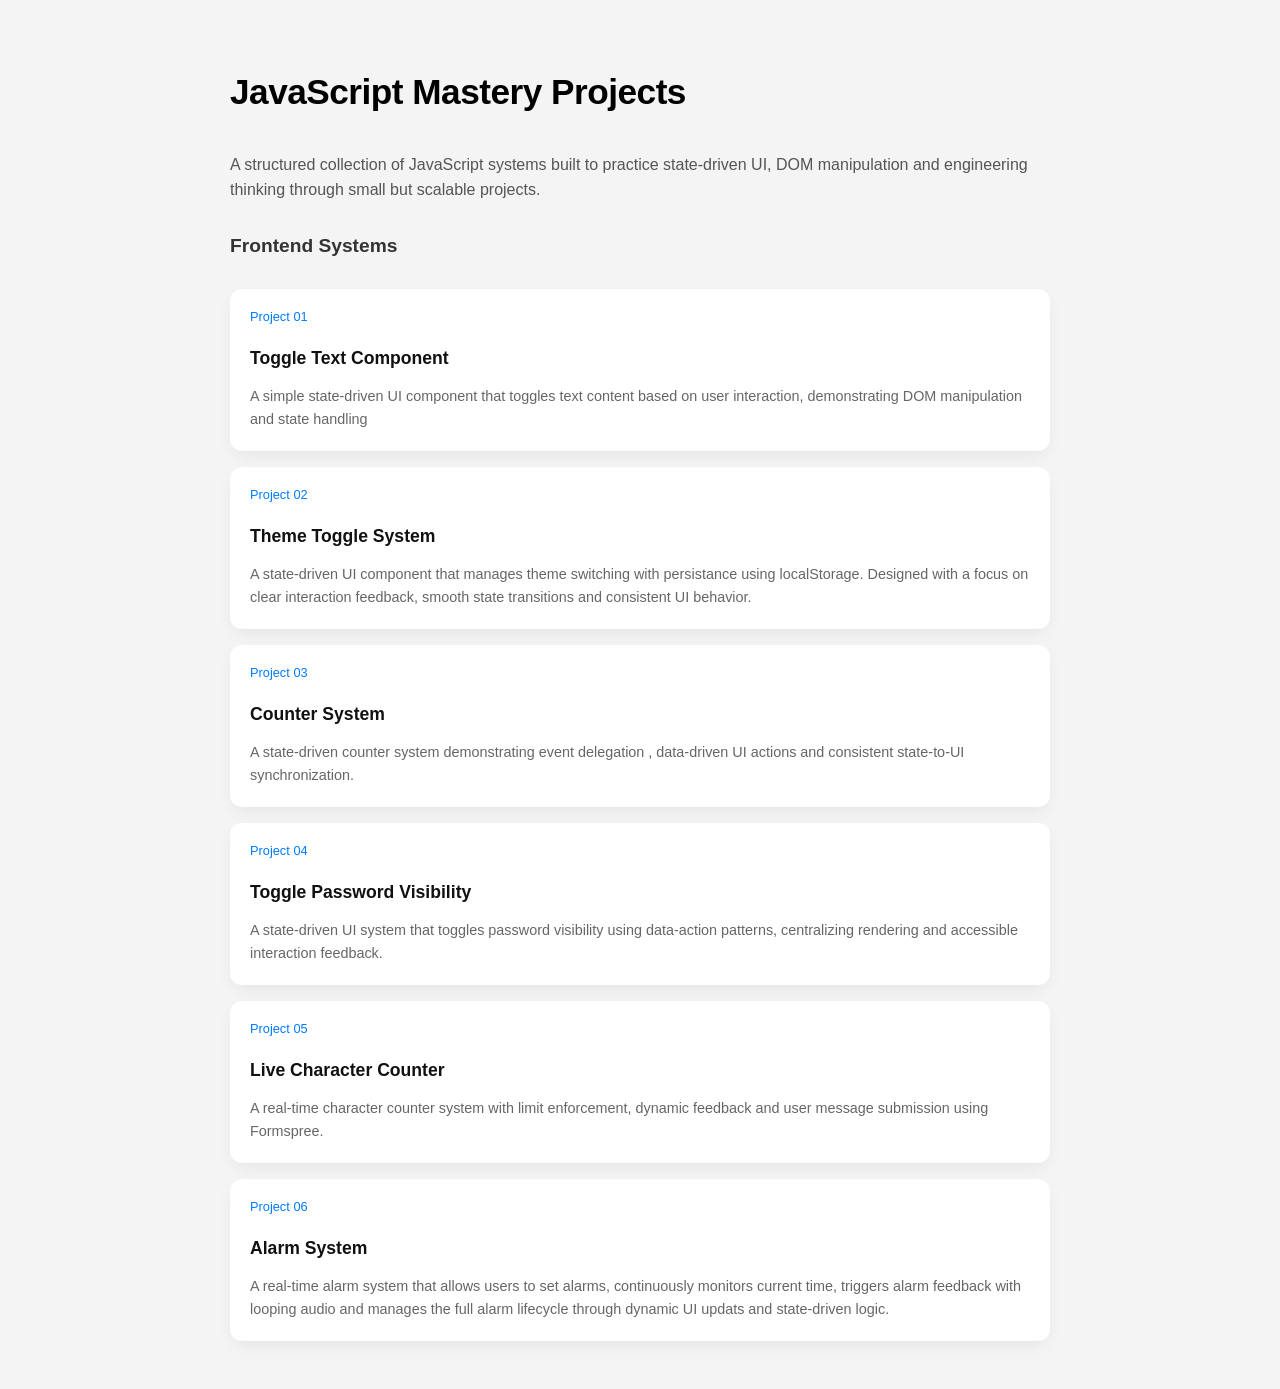
==== index.html @ b8a7be30 "feat(homepage): add alarm system project" ====
<!DOCTYPE html>
<html lang="en">
<head>
  <meta charset="UTF-8">
  <meta name="viewport" content="width=device-width, initial-scale=1.0">
  <title>JS Mastery Projects</title>
  <style>
    body{
      font-family: Arial, sans-serif;
      background: #f4f4f4;
      margin: 0;
      padding: 3rem 1.5rem;
    }

    .container {
      max-width: 820px;
      margin-inline: auto;

      display: flex;
      flex-direction: column;
      gap: 2rem;
    }

    h1 {
      font-size: 2.2rem;
      margin-block-end: 0.5rem;
      letter-spacing: -0.5px;
    }

    h2 {
      font-size: 1.2rem;
      margin: 0;
      color: #333;
    }

    p {
      color: #555;
      margin: 0;
      line-height: 1.6;
    }

    .grid {
      display: grid;
      gap: 1rem;
    }

    .card {
      background: white;
      padding: 1.25rem;
      border-radius: 12px;
      text-decoration: none;
      color: #111;
      box-shadow: 0 6px 18px -4px rgba(0, 0, 0, 0.08);
      transition: transform 0.3s ease, box-shadow 0.3s ease;

      display: flex;
      flex-direction: column;
      gap: 0.5rem;
    }

    .card:hover {
      transform: translateY(-5px);
      box-shadow: 0 12px 30px rgba(0, 0, 0, 0.15);
    }

    .card h3 {
      margin: 0.5rem 0;
      font-size: 1.1rem;
    }

    .card p {
      margin: 0;
      font-size: 0.9rem;
      color: #666;
    }

    .tag {
      font-size: 0.8rem;
      color: #007bff;
      margin-block-end: 0.5rem;
      display: inline-block;
    }
  </style>
</head>
<body>
  <main>
    <div class="container">
      <h1>JavaScript Mastery Projects</h1>
      <p>
        A structured collection of JavaScript systems built to practice state-driven UI, DOM manipulation and engineering thinking through small but scalable projects.
      </p>

      <h2>Frontend Systems</h2>

      <div class="grid">

        <a href="dom/01-toggle-text/index.html" class="card">
          <span class="tag">Project 01</span>
          <h3>Toggle Text Component</h3>
          <p>A simple state-driven UI component that toggles text content based on user interaction, demonstrating DOM manipulation and state handling</p>
        </a>

        <a href="dom/02-toggle-bg-color/index.html" class="card">
          <span class="tag">Project 02</span>
          <h3>Theme Toggle System</h3>
          <p>A state-driven UI component that manages theme switching with persistance using localStorage. Designed with a focus on clear interaction feedback, smooth state transitions and consistent UI behavior.</p>
        </a>

        <a href="dom/03-counter/index.html" class="card">
          <span class="tag">Project 03</span>
          <h3>Counter System</h3>
          <p>A state-driven counter system demonstrating event delegation , data-driven UI actions and consistent state-to-UI synchronization.
          </p>
        </a>

        <a href="dom/04-toggle-password-visibility/index.html" class="card">
          <span class="tag">Project 04</span>
          <h3>Toggle Password Visibility</h3>
          <p>A state-driven UI system that toggles password visibility using data-action patterns, centralizing rendering and accessible interaction feedback.
          </p>
        </a>

        <a href="dom/05-live-character-count/index.html" class="card">
          <span class="tag">Project 05</span>
          <h3>Live Character Counter</h3>
          <p>
            A real-time character counter system with limit enforcement, dynamic feedback and user message submission using Formspree.
          </p>
        </a>

        <a href="dom/06-alarm-system/index.html" class="card">
          <span class="tag">Project 06</span>
          <h3>Alarm System</h3>
          <p>
            A real-time alarm system that allows users to set alarms, continuously monitors current time, triggers alarm feedback
            with looping audio and manages the full alarm lifecycle through dynamic UI updats and state-driven logic.
          </p>
        </a>

      </div>
    </div>
  </main>
</body>
</html>
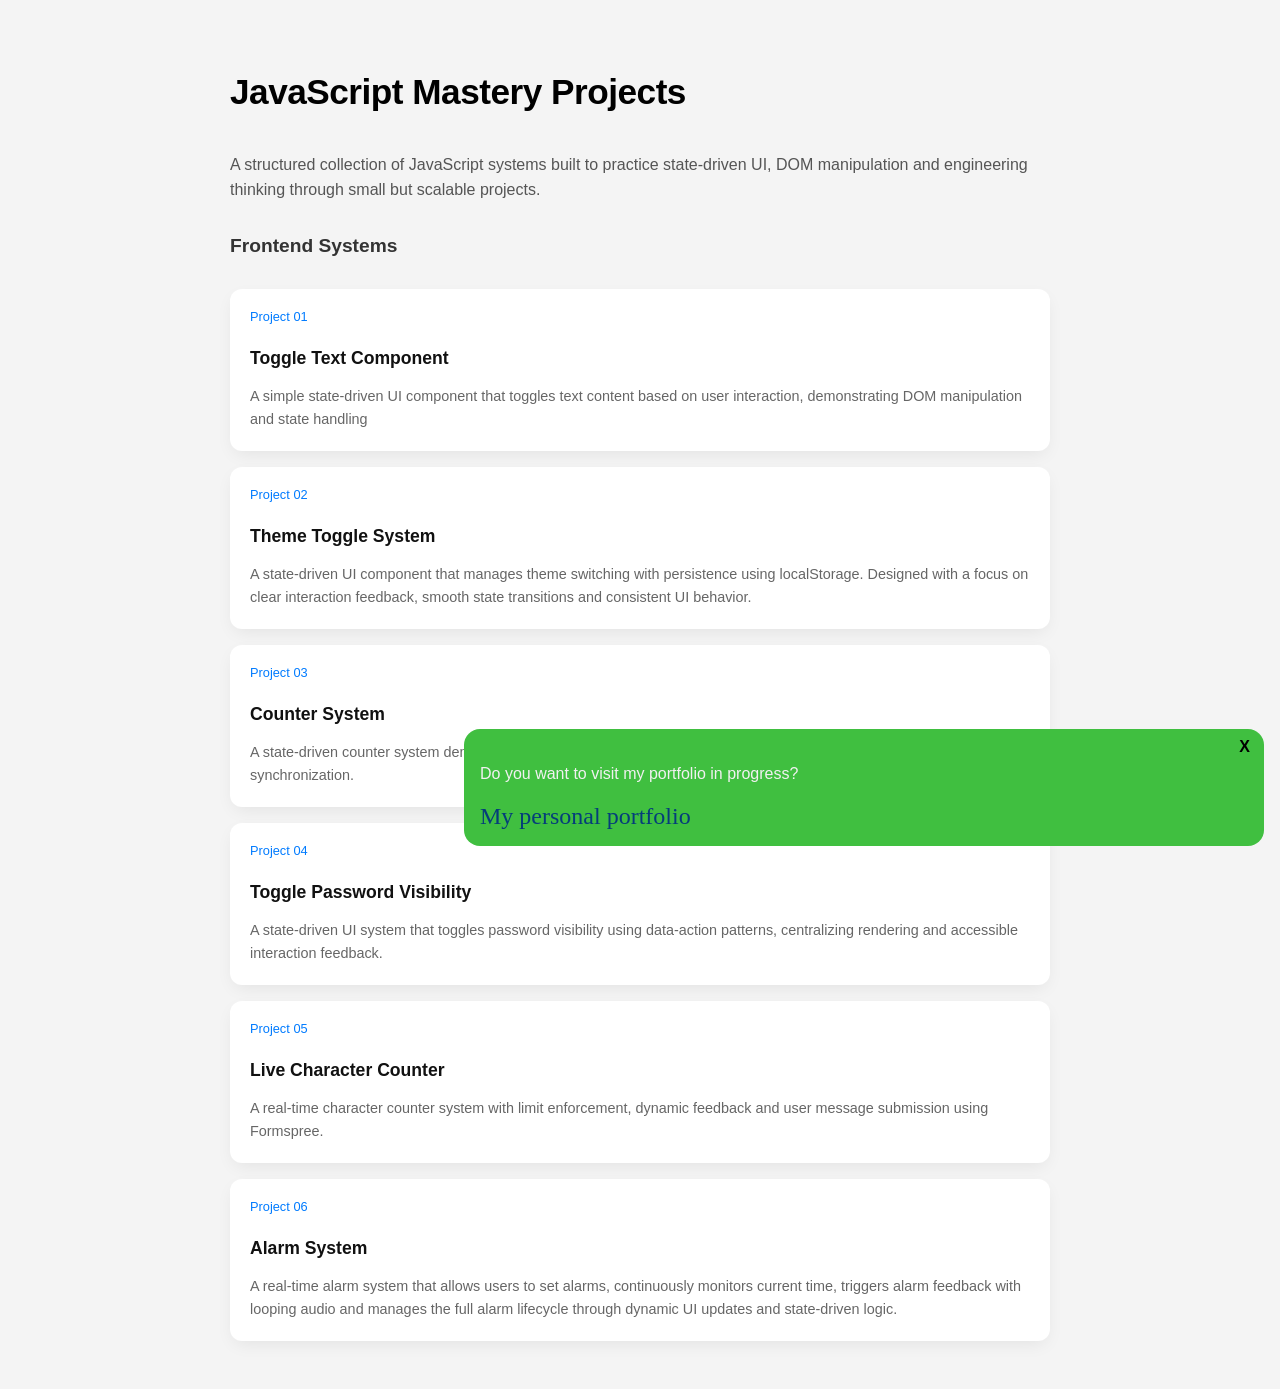
==== commit be36e6f9: "feat(homepage): add portfolio promotion modal with dismiss interaction" ====
--- a/index.html
+++ b/index.html
@@ -19,6 +19,8 @@
       display: flex;
       flex-direction: column;
       gap: 2rem;
+
+      position: relative;
     }
 
     h1 {
@@ -79,6 +81,61 @@
       color: #007bff;
       margin-block-end: 0.5rem;
       display: inline-block;
+    }
+
+    .info {
+      width: 60%;
+      padding: 1rem;
+      padding-top: 2rem;
+
+      background-color: hsl(120, 50%, 50%);
+      border-radius: 1rem;
+
+      display: flex;
+      flex-direction: column;
+      gap: 1rem;
+
+      position: fixed;
+      bottom: 6%;
+      right: 1rem;
+      transform: translateX(150%);
+
+      transition: transform 0.6s ease-out;
+      
+    }
+
+    .info.show {
+      transform: translateX(0);
+    }
+
+    .info p {
+      color: #f1f1f1;
+    }
+
+    .info a {
+      text-decoration: none;
+      text-underline-offset: 0.2rem;
+      color: #043d7a;
+      font-size: 1.5rem;
+      font-family:'Times New Roman', Times, serif;
+    }
+
+    .info a:hover {
+      text-decoration: underline;
+    }
+
+    .close {
+      position: absolute;
+      top: 0.5rem;
+      right: 0.5rem;
+
+      background-color: transparent;
+      border: none;
+
+      font-size: 1rem;
+      font-weight: 600;
+
+      cursor: pointer;
     }
   </style>
 </head>
@@ -103,7 +160,7 @@
         <a href="dom/02-toggle-bg-color/index.html" class="card">
           <span class="tag">Project 02</span>
           <h3>Theme Toggle System</h3>
-          <p>A state-driven UI component that manages theme switching with persistance using localStorage. Designed with a focus on clear interaction feedback, smooth state transitions and consistent UI behavior.</p>
+          <p>A state-driven UI component that manages theme switching with persistence using localStorage. Designed with a focus on clear interaction feedback, smooth state transitions and consistent UI behavior.</p>
         </a>
 
         <a href="dom/03-counter/index.html" class="card">
@@ -133,12 +190,38 @@
           <h3>Alarm System</h3>
           <p>
             A real-time alarm system that allows users to set alarms, continuously monitors current time, triggers alarm feedback
-            with looping audio and manages the full alarm lifecycle through dynamic UI updats and state-driven logic.
-          </p>
-        </a>
+            with looping audio and manages the full alarm lifecycle through dynamic UI updates and state-driven logic.
+          </p>
+        </a>
+
+        <div class="info">
+          <p>Do you want to visit my portfolio in progress?</p>
+
+          <a href="http://teshomedev.github.io/my-portfolio" target="_blank" rel="noopener noreferrer">My personal portfolio</a>
+
+          <button class="close">X</button>
+        </div>
 
       </div>
     </div>
   </main>
+
+  <script>
+    const modal = document.querySelector(".info");
+
+  
+      window.addEventListener("DOMContentLoaded", () => {
+        setTimeout(() => {
+          modal.classList.add("show");
+        }, 1000);
+      });
+
+    const close = document.querySelector(".close");
+
+    close.addEventListener("click", () => {
+      modal.classList.remove("show");
+    })
+
+  </script>
 </body>
 </html>
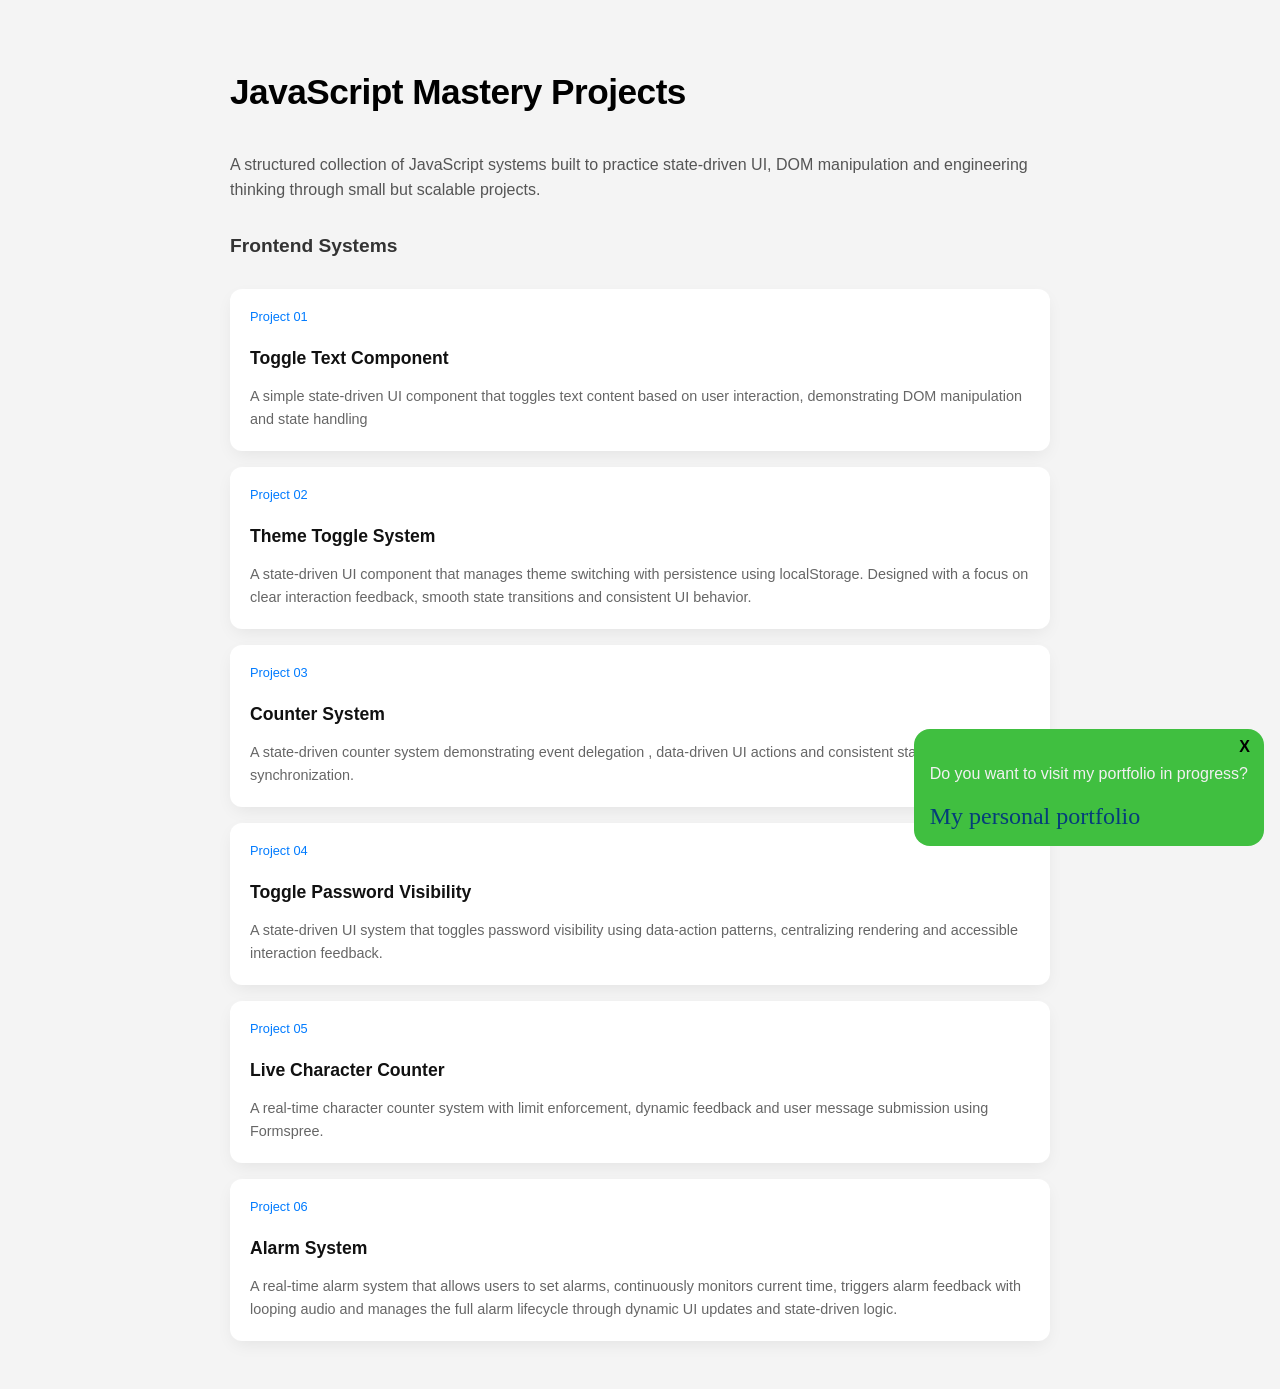
==== commit f2b75095: "style(homepage): refine modal width" ====
--- a/index.html
+++ b/index.html
@@ -84,7 +84,7 @@
     }
 
     .info {
-      width: 60%;
+      max-width: 24rem;
       padding: 1rem;
       padding-top: 2rem;
 
@@ -136,6 +136,11 @@
       font-weight: 600;
 
       cursor: pointer;
+    }
+
+    .close:hover {
+      background-color: hsl(120, 50%, 70%);
+      border-radius: 50%;
     }
   </style>
 </head>
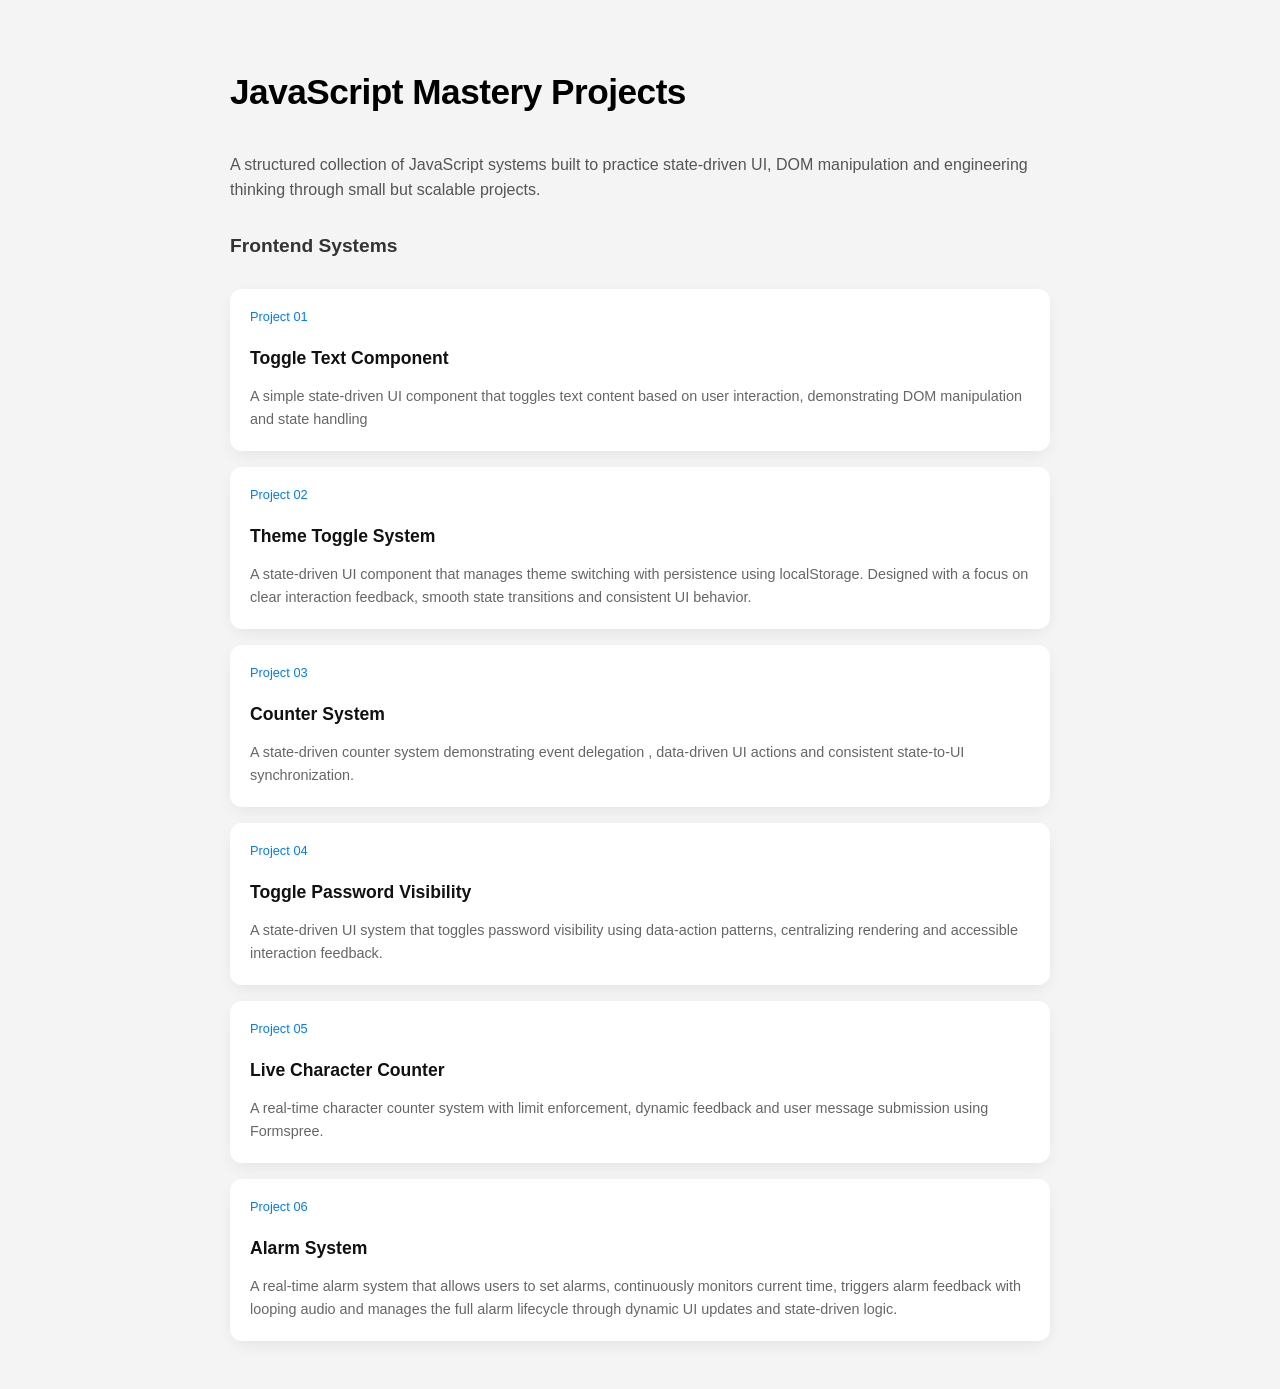
==== commit 67f3ae2e: "feat(homepage): implement animated portfolio suggestion info box - Create full-screen moday overlay " ====
--- a/index.html
+++ b/index.html
@@ -16,6 +16,8 @@
       max-width: 820px;
       margin-inline: auto;
 
+      padding-inline: 0.8rem;
+
       display: flex;
       flex-direction: column;
       gap: 2rem;
@@ -83,13 +85,27 @@
       display: inline-block;
     }
 
+    .modal-overlay {
+      position: fixed;
+      inset: 0;
+      z-index: 999;
+
+      background-color: hsla(210, 50%, 0%, 0.3);
+      opacity: 0;
+      visibility: hidden;
+
+      transition: opacity 0.5s ease, visibility 0.5s ease, background-color 0.5s ease;
+    }
+
     .info {
       max-width: 24rem;
-      padding: 1rem;
+      padding: 0.5rem 1rem;
       padding-top: 2rem;
 
-      background-color: hsl(120, 50%, 50%);
+      background-color: hsl(210, 50%, 70%);
       border-radius: 1rem;
+      box-shadow: 0 4px 8px hsla(210, 50%, 10%, 0.5);
+      
 
       display: flex;
       flex-direction: column;
@@ -98,14 +114,22 @@
       position: fixed;
       bottom: 6%;
       right: 1rem;
+
       transform: translateX(150%);
 
-      transition: transform 0.6s ease-out;
+      transition: transform 1.5s ease-out;
       
     }
 
-    .info.show {
-      transform: translateX(0);
+    .modal-overlay.show {
+      opacity: 1;
+      visibility: visible;
+      backdrop-filter: blur(8px);
+      -webkit-backdrop-filter: blur(8px);
+    }
+
+    .modal-overlay.show .info {
+      transform: translateX(3%);
     }
 
     .info p {
@@ -139,7 +163,7 @@
     }
 
     .close:hover {
-      background-color: hsl(120, 50%, 70%);
+      background-color: hsl(210, 50%, 80%);
       border-radius: 50%;
     }
   </style>
@@ -199,33 +223,35 @@
           </p>
         </a>
 
-        <div class="info">
-          <p>Do you want to visit my portfolio in progress?</p>
-
-          <a href="http://teshomedev.github.io/my-portfolio" target="_blank" rel="noopener noreferrer">My personal portfolio</a>
-
-          <button class="close">X</button>
+        <div class="modal-overlay">
+          <div class="info">
+            <p>Do you want to visit my portfolio in progress?</p>
+          
+            <a href="http://teshomedev.github.io/my-portfolio" target="_blank" rel="noopener noreferrer">My personal portfolio</a>
+          
+            <button class="close">X</button>
+          </div>
         </div>
-
+        
       </div>
     </div>
   </main>
 
   <script>
-    const modal = document.querySelector(".info");
+    const modal = document.querySelector(".modal-overlay");
 
   
       window.addEventListener("DOMContentLoaded", () => {
         setTimeout(() => {
           modal.classList.add("show");
-        }, 1000);
+        }, 2000);
       });
 
     const close = document.querySelector(".close");
 
     close.addEventListener("click", () => {
       modal.classList.remove("show");
-    })
+    });
 
   </script>
 </body>
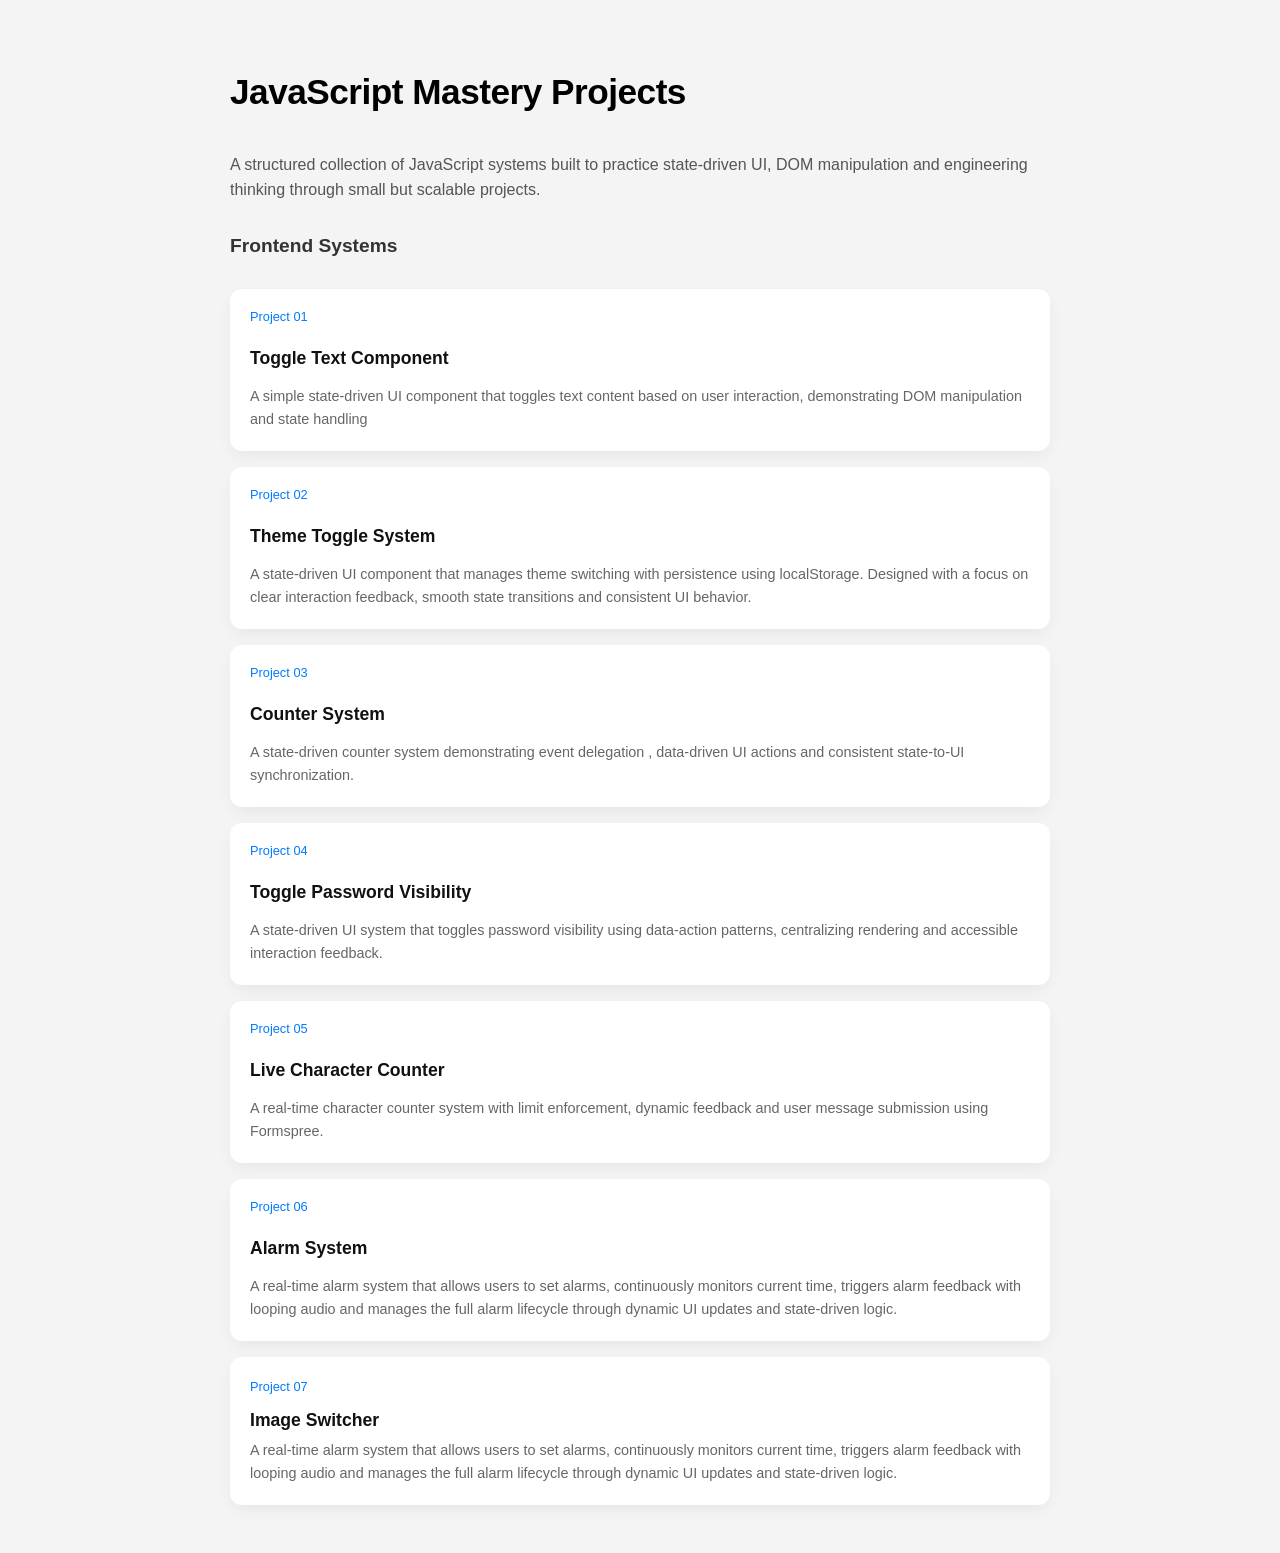
==== commit a4aa4d08: "style(homepage): reduce modal overlay backdrop blur" ====
--- a/index.html
+++ b/index.html
@@ -1,11 +1,12 @@
 <!DOCTYPE html>
 <html lang="en">
+
 <head>
   <meta charset="UTF-8">
   <meta name="viewport" content="width=device-width, initial-scale=1.0">
   <title>JS Mastery Projects</title>
   <style>
-    body{
+    body {
       font-family: Arial, sans-serif;
       background: #f4f4f4;
       margin: 0;
@@ -85,6 +86,10 @@
       display: inline-block;
     }
 
+    a[href="dom/07-image-switcher/index.html"] {
+      display: block;
+    }
+
     .modal-overlay {
       position: fixed;
       inset: 0;
@@ -105,7 +110,7 @@
       background-color: hsl(210, 50%, 70%);
       border-radius: 1rem;
       box-shadow: 0 4px 8px hsla(210, 50%, 10%, 0.5);
-      
+
 
       display: flex;
       flex-direction: column;
@@ -118,13 +123,13 @@
       transform: translateX(150%);
 
       transition: transform 1.5s ease-out;
-      
+
     }
 
     .modal-overlay.show {
       opacity: 1;
       visibility: visible;
-      backdrop-filter: blur(8px);
+      backdrop-filter: blur(3px);
       -webkit-backdrop-filter: blur(8px);
     }
 
@@ -141,11 +146,12 @@
       text-underline-offset: 0.2rem;
       color: #043d7a;
       font-size: 1.5rem;
-      font-family:'Times New Roman', Times, serif;
+      font-family: 'Times New Roman', Times, serif;
     }
 
     .info a:hover {
       text-decoration: underline;
+      text-underline-offset: 0.5rem;
     }
 
     .close {
@@ -168,12 +174,14 @@
     }
   </style>
 </head>
+
 <body>
   <main>
     <div class="container">
       <h1>JavaScript Mastery Projects</h1>
       <p>
-        A structured collection of JavaScript systems built to practice state-driven UI, DOM manipulation and engineering thinking through small but scalable projects.
+        A structured collection of JavaScript systems built to practice state-driven UI, DOM manipulation and
+        engineering thinking through small but scalable projects.
       </p>
 
       <h2>Frontend Systems</h2>
@@ -183,26 +191,30 @@
         <a href="dom/01-toggle-text/index.html" class="card">
           <span class="tag">Project 01</span>
           <h3>Toggle Text Component</h3>
-          <p>A simple state-driven UI component that toggles text content based on user interaction, demonstrating DOM manipulation and state handling</p>
+          <p>A simple state-driven UI component that toggles text content based on user interaction, demonstrating DOM
+            manipulation and state handling</p>
         </a>
 
         <a href="dom/02-toggle-bg-color/index.html" class="card">
           <span class="tag">Project 02</span>
           <h3>Theme Toggle System</h3>
-          <p>A state-driven UI component that manages theme switching with persistence using localStorage. Designed with a focus on clear interaction feedback, smooth state transitions and consistent UI behavior.</p>
+          <p>A state-driven UI component that manages theme switching with persistence using localStorage. Designed with
+            a focus on clear interaction feedback, smooth state transitions and consistent UI behavior.</p>
         </a>
 
         <a href="dom/03-counter/index.html" class="card">
           <span class="tag">Project 03</span>
           <h3>Counter System</h3>
-          <p>A state-driven counter system demonstrating event delegation , data-driven UI actions and consistent state-to-UI synchronization.
+          <p>A state-driven counter system demonstrating event delegation , data-driven UI actions and consistent
+            state-to-UI synchronization.
           </p>
         </a>
 
         <a href="dom/04-toggle-password-visibility/index.html" class="card">
           <span class="tag">Project 04</span>
           <h3>Toggle Password Visibility</h3>
-          <p>A state-driven UI system that toggles password visibility using data-action patterns, centralizing rendering and accessible interaction feedback.
+          <p>A state-driven UI system that toggles password visibility using data-action patterns, centralizing
+            rendering and accessible interaction feedback.
           </p>
         </a>
 
@@ -210,7 +222,8 @@
           <span class="tag">Project 05</span>
           <h3>Live Character Counter</h3>
           <p>
-            A real-time character counter system with limit enforcement, dynamic feedback and user message submission using Formspree.
+            A real-time character counter system with limit enforcement, dynamic feedback and user message submission
+            using Formspree.
           </p>
         </a>
 
@@ -218,7 +231,18 @@
           <span class="tag">Project 06</span>
           <h3>Alarm System</h3>
           <p>
-            A real-time alarm system that allows users to set alarms, continuously monitors current time, triggers alarm feedback
+            A real-time alarm system that allows users to set alarms, continuously monitors current time, triggers alarm
+            feedback
+            with looping audio and manages the full alarm lifecycle through dynamic UI updates and state-driven logic.
+          </p>
+        </a>
+
+        <a href="dom/07-image-switcher/index.html" class="card">
+          <span class="tag">Project 07</span>
+          <h3>Image Switcher</h3>
+          <p>
+            A real-time alarm system that allows users to set alarms, continuously monitors current time, triggers alarm
+            feedback
             with looping audio and manages the full alarm lifecycle through dynamic UI updates and state-driven logic.
           </p>
         </a>
@@ -226,33 +250,44 @@
         <div class="modal-overlay">
           <div class="info">
             <p>Do you want to visit my portfolio in progress?</p>
-          
-            <a href="http://teshomedev.github.io/my-portfolio" target="_blank" rel="noopener noreferrer">My personal portfolio</a>
-          
+
+            <a href="http://teshomedev.github.io/my-portfolio" target="_blank" rel="noopener noreferrer">My personal
+              portfolio</a>
+
             <button class="close">X</button>
           </div>
         </div>
-        
+
       </div>
     </div>
   </main>
 
   <script>
     const modal = document.querySelector(".modal-overlay");
-
-  
-      window.addEventListener("DOMContentLoaded", () => {
+    const close = document.querySelector(".close");
+
+
+    window.addEventListener("DOMContentLoaded", () => {
+
+      const hasSeenModal = sessionStorage.getItem("portfolioModalSeen");
+
+      if (!hasSeenModal) {
         setTimeout(() => {
           modal.classList.add("show");
         }, 2000);
-      });
-
-    const close = document.querySelector(".close");
+
+        sessionStorage.setItem("portfolioModalSeen", "true");
+      }
+    });
+
 
     close.addEventListener("click", () => {
       modal.classList.remove("show");
+
+      sessionStorage.setItem("portfolioModalSeen", "true");
     });
 
   </script>
 </body>
+
 </html>
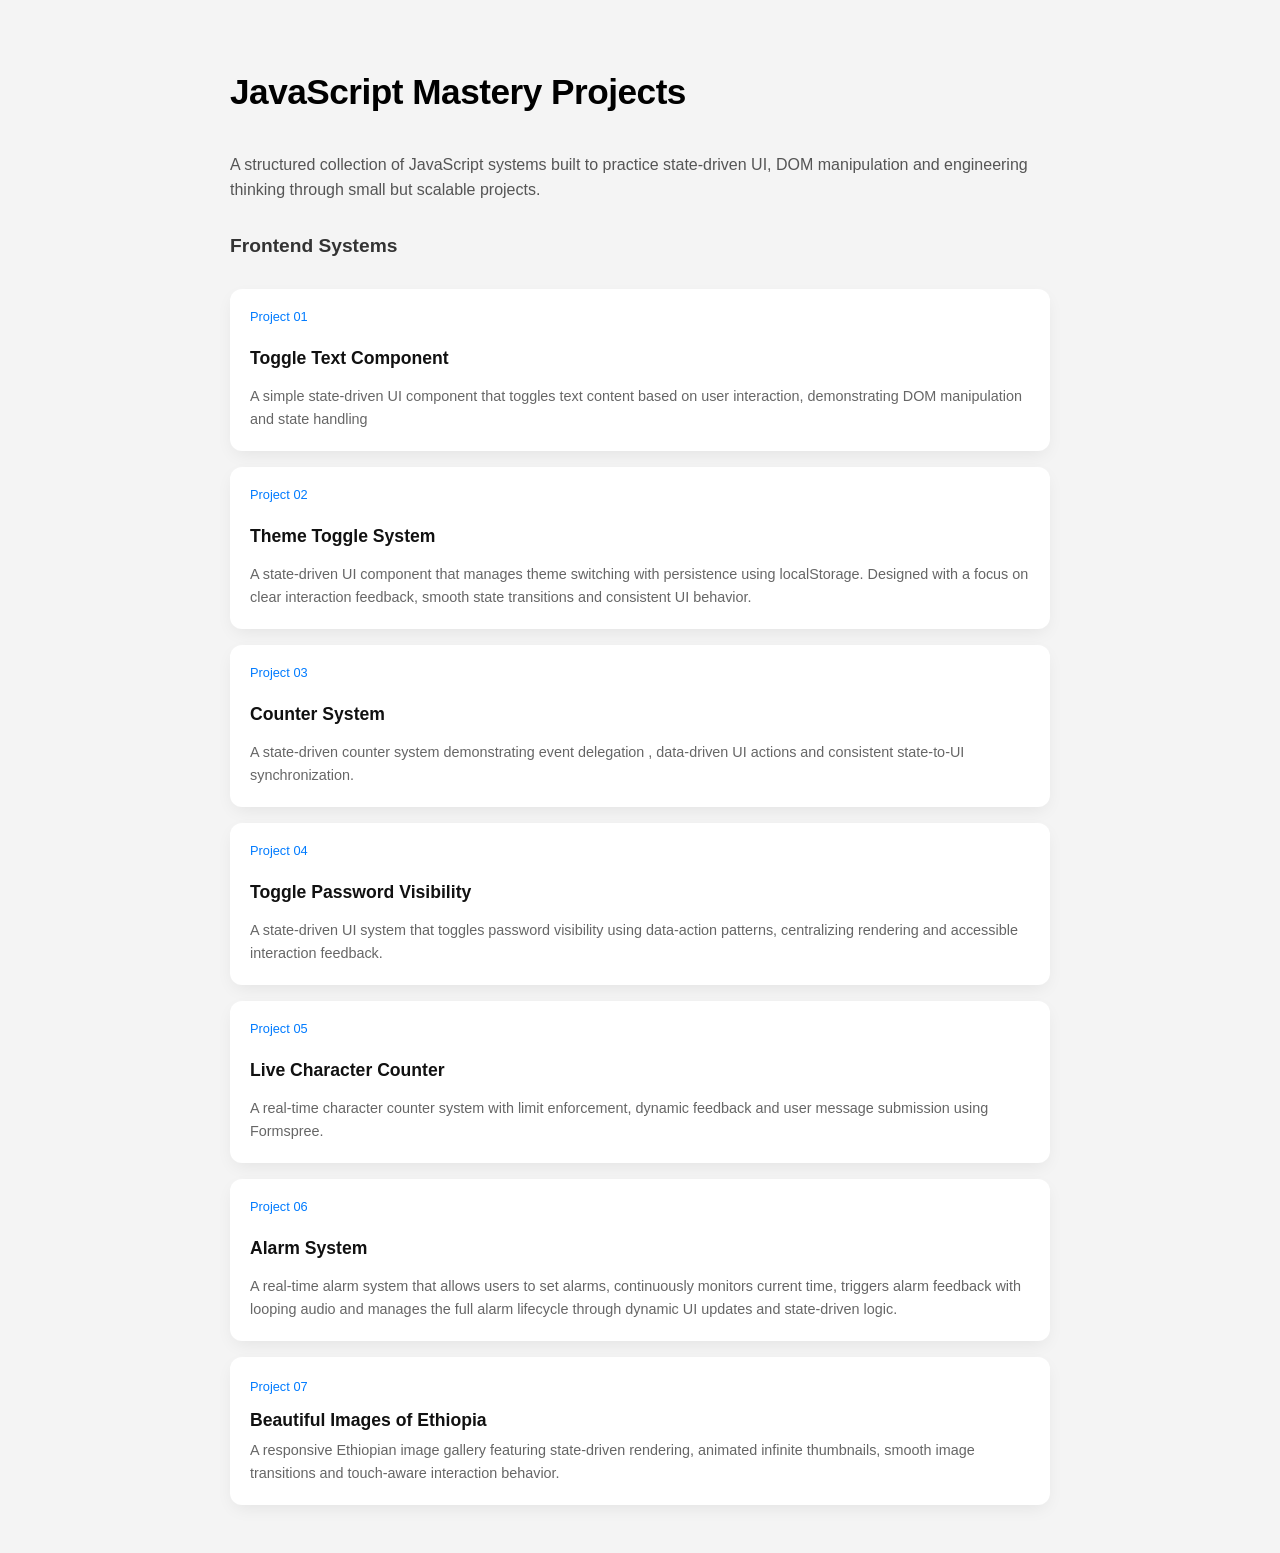
==== commit 3eb5b082: "feat(homepage): add Ethiopian image gallery project" ====
--- a/index.html
+++ b/index.html
@@ -239,11 +239,9 @@
 
         <a href="dom/07-image-switcher/index.html" class="card">
           <span class="tag">Project 07</span>
-          <h3>Image Switcher</h3>
+          <h3>Beautiful Images of Ethiopia</h3>
           <p>
-            A real-time alarm system that allows users to set alarms, continuously monitors current time, triggers alarm
-            feedback
-            with looping audio and manages the full alarm lifecycle through dynamic UI updates and state-driven logic.
+           A responsive Ethiopian image gallery featuring state-driven rendering, animated infinite thumbnails, smooth image transitions and touch-aware interaction behavior.
           </p>
         </a>
 
